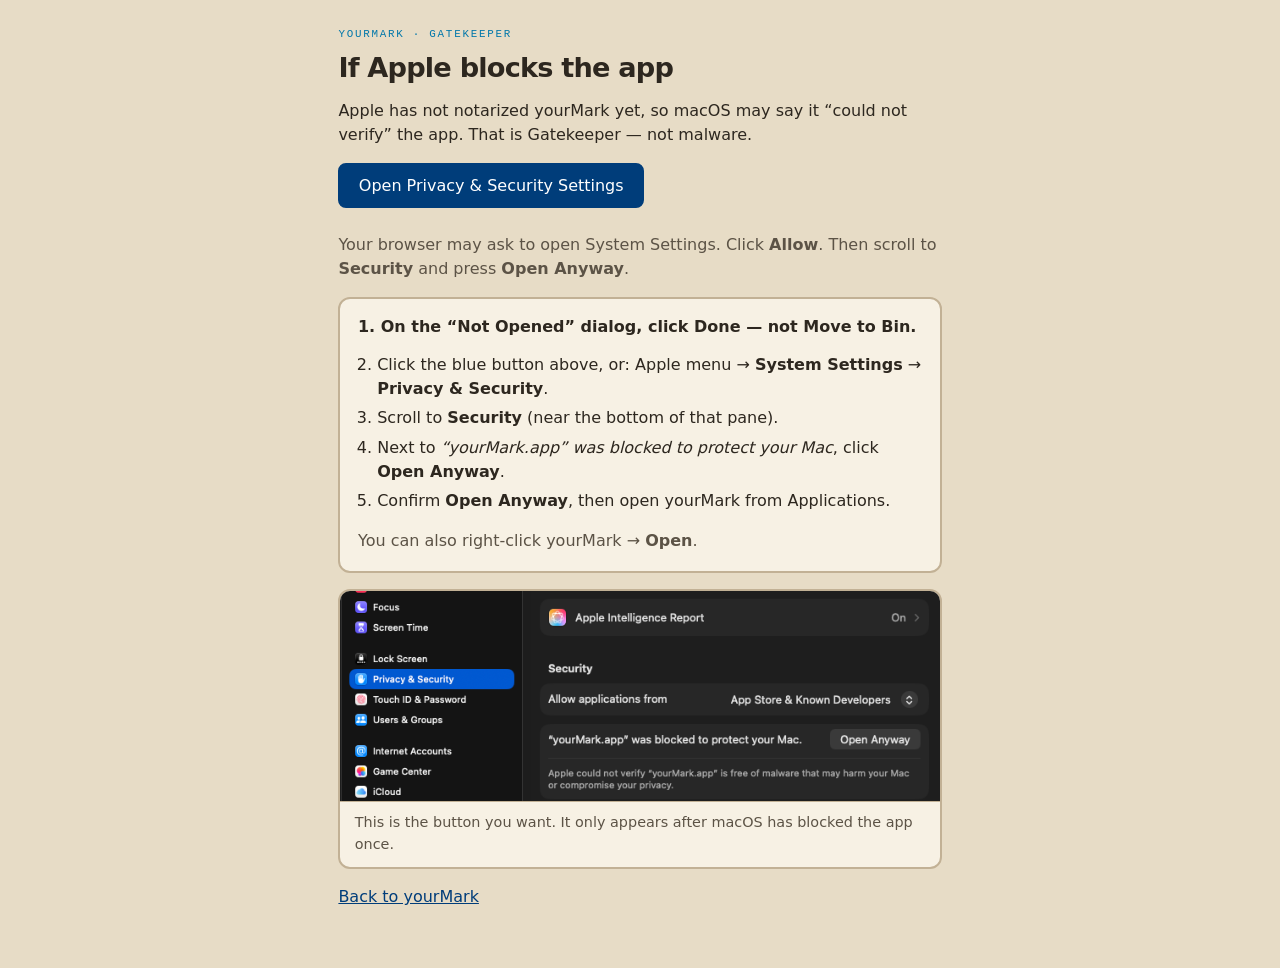
==== docs/open-anyway.html @ 6011af0b "yourMark 0.3.18: Gatekeeper help is a web page, not a .command. The Privacy & Security Settings.comm" ====
<!DOCTYPE html>
<html lang="en">
<head>
  <meta charset="utf-8" />
  <meta name="viewport" content="width=device-width, initial-scale=1" />
  <title>If Apple blocks yourMark</title>
  <link rel="icon" type="image/png" sizes="32x32" href="favicon-32.png" />
  <style>
    :root {
      --navy: #003d7a;
      --ink: #2d271f;
      --paper: #e7dcc6;
      --card: #f7f1e4;
      --line: #c2b195;
      --muted: #5c5346;
    }
    * { box-sizing: border-box; }
    body {
      margin: 0;
      font-family: ui-sans-serif, system-ui, "Helvetica Neue", sans-serif;
      color: var(--ink);
      background: var(--paper);
      line-height: 1.5;
    }
    .wrap { max-width: 40rem; margin: 0 auto; padding: 1.6rem 1.15rem 2.8rem; }
    .kicker {
      font-family: ui-monospace, Menlo, monospace;
      font-size: .68rem;
      letter-spacing: .16em;
      text-transform: uppercase;
      color: #0077aa;
    }
    h1 { font-size: 1.7rem; letter-spacing: -0.03em; margin: .35rem 0 .7rem; }
    p { margin: 0 0 .85rem; }
    .muted { color: var(--muted); }
    a.btn {
      display: inline-flex; align-items: center; justify-content: center;
      min-height: 2.8rem; padding: 0 1.15rem; margin: .15rem .4rem .7rem 0;
      border-radius: 8px; font: 700 1rem inherit; text-decoration: none;
      border: 2px solid var(--navy); background: var(--navy); color: #fff;
    }
    a.inline { color: var(--navy); }
    ol { margin: .2rem 0 1rem; padding-left: 1.2rem; }
    li + li { margin-top: .35rem; }
    figure {
      margin: 1rem 0;
      background: var(--card);
      border: 2px solid var(--line);
      border-radius: 12px;
      overflow: hidden;
    }
    figure img { display: block; width: 100%; height: auto; }
    figcaption {
      padding: .65rem .9rem .75rem;
      font-size: .9rem;
      color: var(--muted);
      border-top: 1px solid var(--line);
    }
    .card {
      background: var(--card);
      border: 2px solid var(--line);
      border-radius: 12px;
      padding: 1rem 1.1rem 1.1rem;
      margin: 1rem 0;
    }
    .warn { font-weight: 700; }
  </style>
</head>
<body>
  <div class="wrap">
    <div class="kicker">yourMark · Gatekeeper</div>
    <h1>If Apple blocks the app</h1>
    <p>Apple has not notarized yourMark yet, so macOS may say it “could not verify” the app. That is Gatekeeper — not malware.</p>

    <p>
      <a class="btn" href="x-apple.systempreferences:com.apple.settings.PrivacySecurity.extension">Open Privacy & Security Settings</a>
    </p>
    <p class="muted">Your browser may ask to open System Settings. Click <strong>Allow</strong>. Then scroll to <strong>Security</strong> and press <strong>Open Anyway</strong>.</p>

    <div class="card">
      <p class="warn">1. On the “Not Opened” dialog, click <strong>Done</strong> — not Move to Bin.</p>
      <ol start="2">
        <li>Click the blue button above, or: Apple menu → <strong>System Settings</strong> → <strong>Privacy & Security</strong>.</li>
        <li>Scroll to <strong>Security</strong> (near the bottom of that pane).</li>
        <li>Next to <em>“yourMark.app” was blocked to protect your Mac</em>, click <strong>Open Anyway</strong>.</li>
        <li>Confirm <strong>Open Anyway</strong>, then open yourMark from Applications.</li>
      </ol>
      <p class="muted" style="margin:0">You can also right-click yourMark → <strong>Open</strong>.</p>
    </div>

    <figure>
      <img src="shots/open-anyway.png" width="709" height="248" alt="System Settings, Privacy and Security: yourMark.app was blocked to protect your Mac. Open Anyway button." />
      <figcaption>This is the button you want. It only appears after macOS has blocked the app once.</figcaption>
    </figure>

    <p class="muted"><a class="inline" href="index.html">Back to yourMark</a></p>
  </div>
</body>
</html>
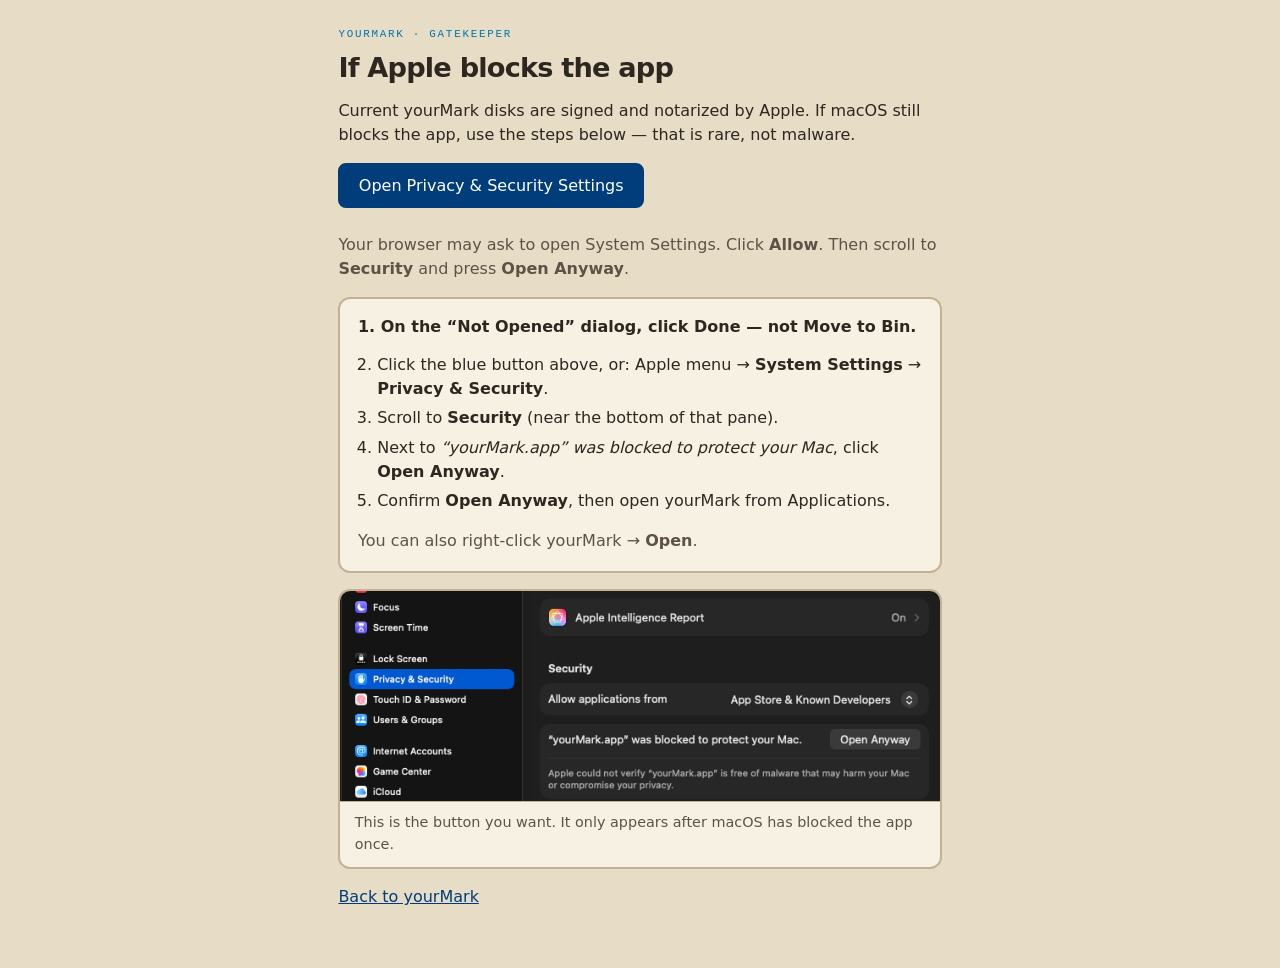
==== commit 5dc9b9cd: "Ship notarized 0.3.47 and drop the Gatekeeper scare from the intro. The Mac disk is the same app as " ====
--- a/docs/open-anyway.html
+++ b/docs/open-anyway.html
@@ -70,7 +70,7 @@
   <div class="wrap">
     <div class="kicker">yourMark · Gatekeeper</div>
     <h1>If Apple blocks the app</h1>
-    <p>Apple has not notarized yourMark yet, so macOS may say it “could not verify” the app. That is Gatekeeper — not malware.</p>
+    <p>Current yourMark disks are signed and notarized by Apple. If macOS still blocks the app, use the steps below — that is rare, not malware.</p>
 
     <p>
       <a class="btn" href="x-apple.systempreferences:com.apple.settings.PrivacySecurity.extension">Open Privacy & Security Settings</a>
